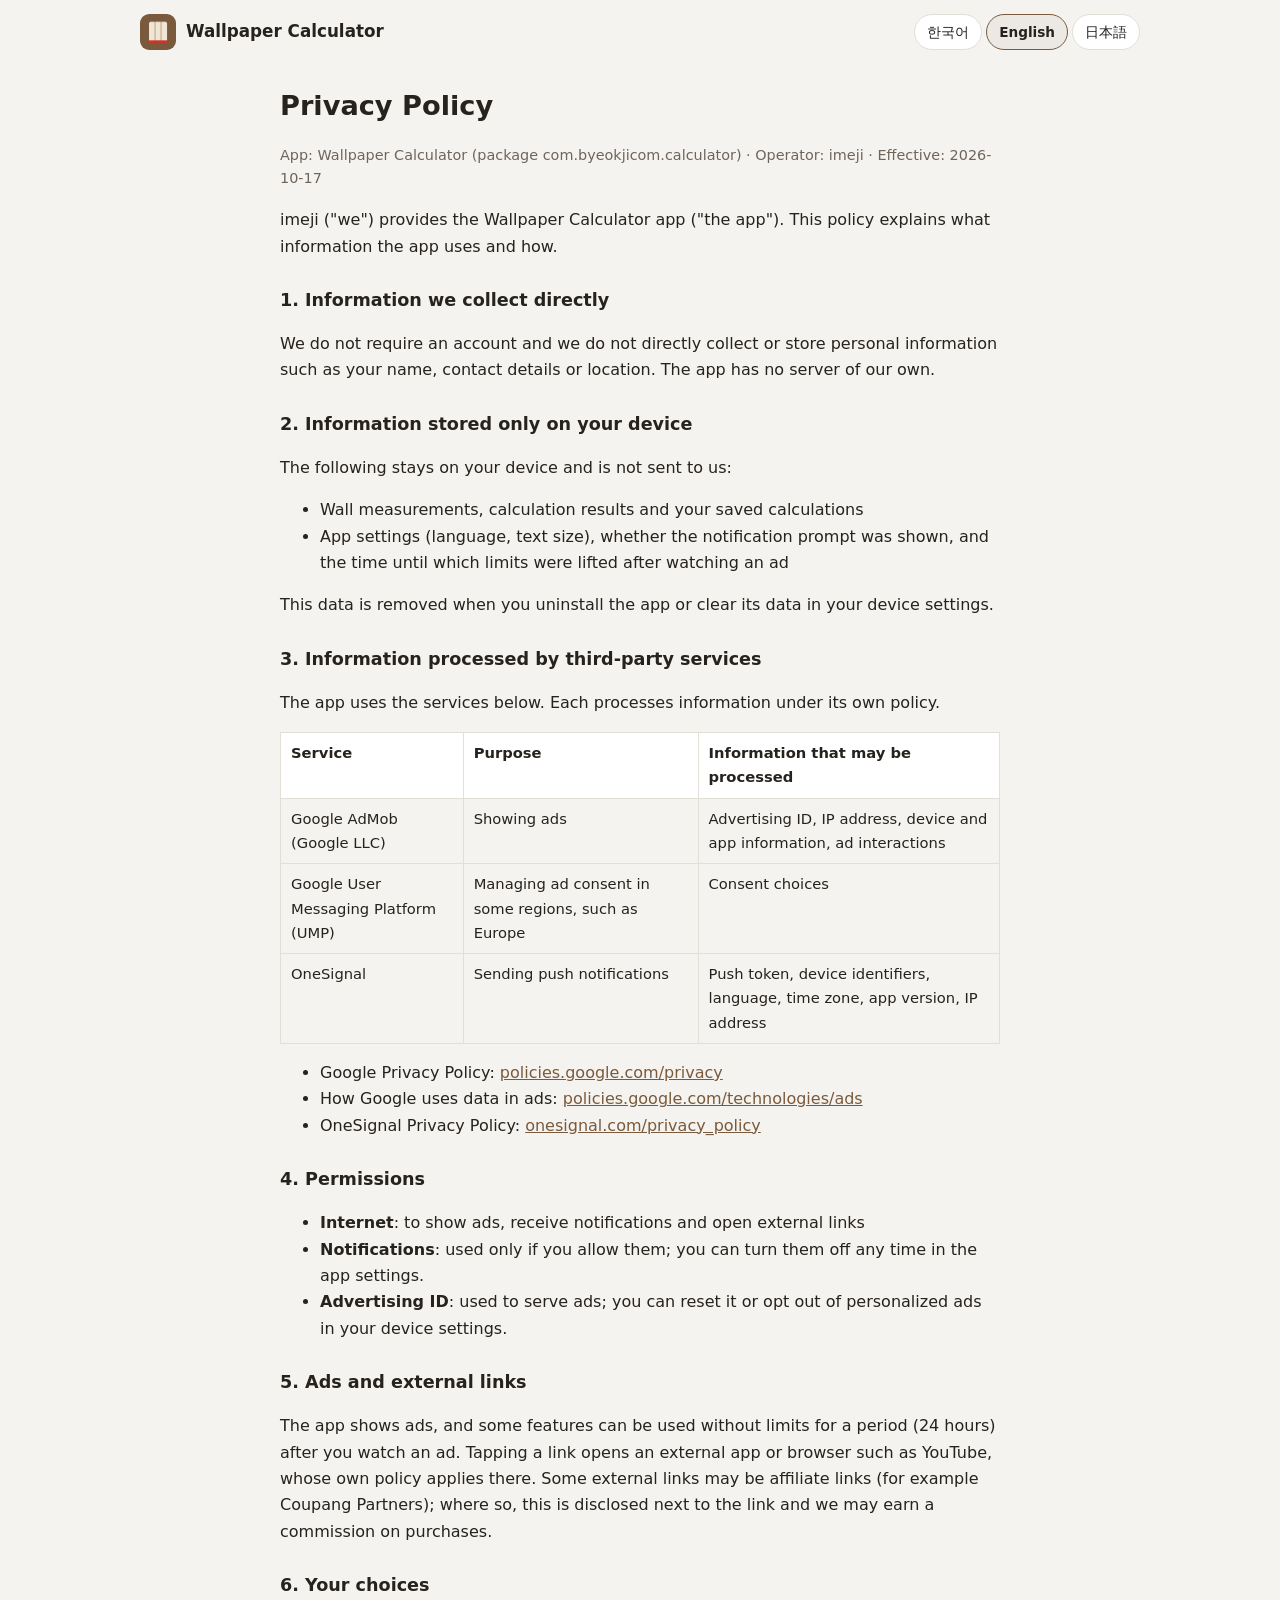
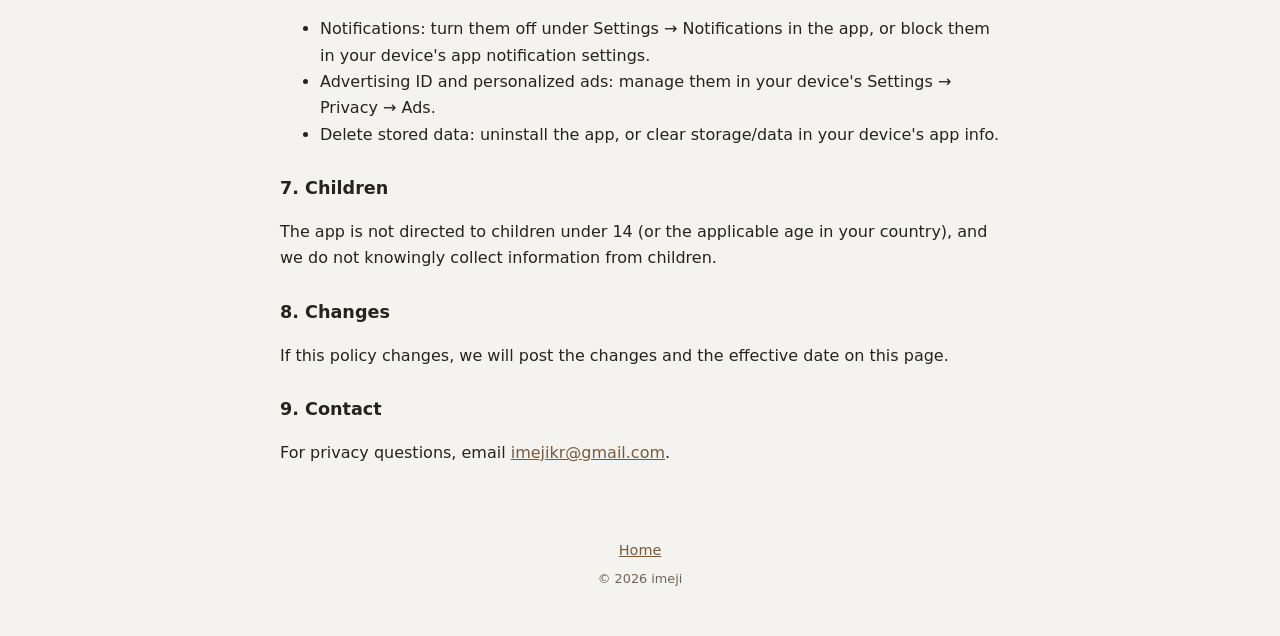
==== privacy.html @ 2a437be0 "벽지계산기 소개 홈페이지와 개인정보처리방침 (ko/en/ja) Co-Authored-By: Claude Sonnet 5.5 <noreply@anthropic.com>" ====
<!DOCTYPE html>
<html lang="ko">
<head>
<meta charset="utf-8">
<meta name="viewport" content="width=device-width, initial-scale=1">
<title>개인정보처리방침 · Privacy Policy · プライバシーポリシー — 벽지계산기</title>
<meta name="robots" content="index,follow">
<link rel="icon" href="assets/icon-192.png">
<link rel="stylesheet" href="assets/site.css">
</head>
<body>
<header class="top">
  <a class="brand" href="./"><img src="assets/icon-192.png" alt="" width="36" height="36">
    <span data-l="ko">벽지계산기</span><span data-l="en">Wallpaper Calculator</span><span data-l="ja">壁紙計算機</span></a>
  <nav class="lang" aria-label="Language">
    <button data-set="ko">한국어</button><button data-set="en">English</button><button data-set="ja">日本語</button>
  </nav>
</header>

<main class="doc">

<!-- ======================= 한국어 ======================= -->
<div data-l="ko">
  <h1>개인정보처리방침</h1>
  <p class="meta">앱 이름: 벽지계산기 (패키지 com.byeokjicom.calculator) · 운영자: imeji · 시행일: 2026-10-17</p>
  <p>imeji(이하 "운영자")는 벽지계산기 앱(이하 "앱")을 제공하며, 이용자의 개인정보를 소중하게 다룹니다. 이 방침은 앱에서 어떤 정보가 어떻게 쓰이는지 설명합니다.</p>

  <h2>1. 운영자가 직접 수집하는 정보</h2>
  <p>운영자는 회원가입을 받지 않으며, 이름·연락처·위치 같은 개인정보를 직접 수집하거나 서버에 보관하지 않습니다. 앱을 운영하기 위한 별도의 자체 서버도 없습니다.</p>

  <h2>2. 기기 안에만 저장되는 정보</h2>
  <p>다음 정보는 이용자의 기기 안에만 저장되며 운영자에게 전송되지 않습니다.</p>
  <ul>
    <li>입력한 벽면 치수와 계산 결과, 저장한 계산 목록</li>
    <li>앱 설정(언어, 글자 크기), 알림 안내 여부, 광고 시청으로 이용 제한이 풀린 시각</li>
  </ul>
  <p>앱을 삭제하거나 기기의 앱 정보에서 데이터를 지우면 이 정보도 함께 삭제됩니다.</p>

  <h2>3. 외부 서비스가 처리하는 정보</h2>
  <p>앱은 아래 외부 서비스를 이용하며, 각 서비스는 자체 방침에 따라 정보를 처리합니다.</p>
  <table>
    <tr><th>서비스</th><th>목적</th><th>처리될 수 있는 정보</th></tr>
    <tr><td>Google AdMob (Google LLC)</td><td>광고 표시</td><td>광고 ID, IP 주소, 기기·앱 정보, 광고 상호작용 정보</td></tr>
    <tr><td>Google 사용자 동의 플랫폼(UMP)</td><td>유럽 등 일부 지역의 광고 동의 관리</td><td>동의 선택 정보</td></tr>
    <tr><td>OneSignal</td><td>푸시 알림 전송</td><td>푸시 토큰, 기기 식별 정보, 언어·시간대·앱 버전, IP 주소</td></tr>
  </table>
  <ul>
    <li>Google 개인정보처리방침: <a href="https://policies.google.com/privacy" rel="noopener">policies.google.com/privacy</a></li>
    <li>Google 광고 정책 및 맞춤 광고 설정: <a href="https://policies.google.com/technologies/ads" rel="noopener">policies.google.com/technologies/ads</a></li>
    <li>OneSignal 개인정보처리방침: <a href="https://onesignal.com/privacy_policy" rel="noopener">onesignal.com/privacy_policy</a></li>
  </ul>

  <h2>4. 앱 권한</h2>
  <ul>
    <li><b>인터넷</b>: 광고 표시와 알림 수신, 외부 링크 열기</li>
    <li><b>알림</b>: 알림을 받겠다고 허용한 경우에만 사용하며, 앱 설정에서 언제든 끌 수 있습니다.</li>
    <li><b>광고 ID</b>: 광고 제공을 위해 사용하며, 기기 설정에서 재설정하거나 맞춤 광고를 끌 수 있습니다.</li>
  </ul>

  <h2>5. 광고와 외부 링크</h2>
  <p>앱에는 광고가 표시되며, 일부 기능은 광고를 시청한 뒤 일정 시간(24시간) 동안 제한 없이 쓸 수 있습니다. 앱 안의 링크를 누르면 유튜브 등 외부 앱이나 브라우저가 열리며, 그곳에서의 정보 처리는 해당 서비스의 방침을 따릅니다. 일부 외부 링크는 제휴 링크(예: 쿠팡 파트너스)일 수 있고, 이 경우 링크 근처에 그 사실을 표시하며 운영자가 구매에 따른 수수료를 받을 수 있습니다.</p>

  <h2>6. 이용자의 선택</h2>
  <ul>
    <li>알림: 앱의 설정 → 알림 받기에서 끄거나, 기기의 앱 알림 설정에서 차단할 수 있습니다.</li>
    <li>광고 ID와 맞춤 광고: 기기의 설정 → 개인정보 보호 → 광고에서 관리할 수 있습니다.</li>
    <li>저장된 데이터 삭제: 앱 삭제 또는 기기의 앱 정보에서 저장공간·데이터 삭제</li>
  </ul>

  <h2>7. 아동</h2>
  <p>이 앱은 만 14세 미만(그 밖에 해당 국가에서 정한 연령 미만)의 아동을 대상으로 하지 않으며, 아동의 정보를 알면서 수집하지 않습니다.</p>

  <h2>8. 방침의 변경</h2>
  <p>방침이 바뀌면 이 페이지에 변경 내용과 시행일을 알립니다.</p>

  <h2>9. 문의</h2>
  <p>개인정보 관련 문의는 <a href="mailto:imejikr@gmail.com">imejikr@gmail.com</a>으로 보내 주세요.</p>
</div>

<!-- ======================= English ======================= -->
<div data-l="en">
  <h1>Privacy Policy</h1>
  <p class="meta">App: Wallpaper Calculator (package com.byeokjicom.calculator) · Operator: imeji · Effective: 2026-10-17</p>
  <p>imeji ("we") provides the Wallpaper Calculator app ("the app"). This policy explains what information the app uses and how.</p>

  <h2>1. Information we collect directly</h2>
  <p>We do not require an account and we do not directly collect or store personal information such as your name, contact details or location. The app has no server of our own.</p>

  <h2>2. Information stored only on your device</h2>
  <p>The following stays on your device and is not sent to us:</p>
  <ul>
    <li>Wall measurements, calculation results and your saved calculations</li>
    <li>App settings (language, text size), whether the notification prompt was shown, and the time until which limits were lifted after watching an ad</li>
  </ul>
  <p>This data is removed when you uninstall the app or clear its data in your device settings.</p>

  <h2>3. Information processed by third-party services</h2>
  <p>The app uses the services below. Each processes information under its own policy.</p>
  <table>
    <tr><th>Service</th><th>Purpose</th><th>Information that may be processed</th></tr>
    <tr><td>Google AdMob (Google LLC)</td><td>Showing ads</td><td>Advertising ID, IP address, device and app information, ad interactions</td></tr>
    <tr><td>Google User Messaging Platform (UMP)</td><td>Managing ad consent in some regions, such as Europe</td><td>Consent choices</td></tr>
    <tr><td>OneSignal</td><td>Sending push notifications</td><td>Push token, device identifiers, language, time zone, app version, IP address</td></tr>
  </table>
  <ul>
    <li>Google Privacy Policy: <a href="https://policies.google.com/privacy" rel="noopener">policies.google.com/privacy</a></li>
    <li>How Google uses data in ads: <a href="https://policies.google.com/technologies/ads" rel="noopener">policies.google.com/technologies/ads</a></li>
    <li>OneSignal Privacy Policy: <a href="https://onesignal.com/privacy_policy" rel="noopener">onesignal.com/privacy_policy</a></li>
  </ul>

  <h2>4. Permissions</h2>
  <ul>
    <li><b>Internet</b>: to show ads, receive notifications and open external links</li>
    <li><b>Notifications</b>: used only if you allow them; you can turn them off any time in the app settings.</li>
    <li><b>Advertising ID</b>: used to serve ads; you can reset it or opt out of personalized ads in your device settings.</li>
  </ul>

  <h2>5. Ads and external links</h2>
  <p>The app shows ads, and some features can be used without limits for a period (24 hours) after you watch an ad. Tapping a link opens an external app or browser such as YouTube, whose own policy applies there. Some external links may be affiliate links (for example Coupang Partners); where so, this is disclosed next to the link and we may earn a commission on purchases.</p>

  <h2>6. Your choices</h2>
  <ul>
    <li>Notifications: turn them off under Settings → Notifications in the app, or block them in your device's app notification settings.</li>
    <li>Advertising ID and personalized ads: manage them in your device's Settings → Privacy → Ads.</li>
    <li>Delete stored data: uninstall the app, or clear storage/data in your device's app info.</li>
  </ul>

  <h2>7. Children</h2>
  <p>The app is not directed to children under 14 (or the applicable age in your country), and we do not knowingly collect information from children.</p>

  <h2>8. Changes</h2>
  <p>If this policy changes, we will post the changes and the effective date on this page.</p>

  <h2>9. Contact</h2>
  <p>For privacy questions, email <a href="mailto:imejikr@gmail.com">imejikr@gmail.com</a>.</p>
</div>

<!-- ======================= 日本語 ======================= -->
<div data-l="ja">
  <h1>プライバシーポリシー</h1>
  <p class="meta">アプリ名:壁紙計算機(パッケージ com.byeokjicom.calculator) · 運営者:imeji · 施行日:2026-10-17</p>
  <p>imeji(以下「運営者」)は、壁紙計算機アプリ(以下「本アプリ」)を提供しています。本ポリシーは、本アプリがどのような情報をどのように利用するかを説明します。</p>

  <h2>1. 運営者が直接収集する情報</h2>
  <p>運営者はアカウント登録を求めず、氏名・連絡先・位置情報などの個人情報を直接収集したり保管したりしません。本アプリには運営者独自のサーバーはありません。</p>

  <h2>2. 端末内にのみ保存される情報</h2>
  <p>次の情報はお使いの端末内にのみ保存され、運営者には送信されません。</p>
  <ul>
    <li>入力した壁の寸法、計算結果、保存した計算の一覧</li>
    <li>アプリの設定(言語・文字サイズ)、通知の案内を表示したか、広告視聴により制限が解除された時刻</li>
  </ul>
  <p>アプリを削除するか、端末のアプリ情報からデータを消去すると、これらの情報も削除されます。</p>

  <h2>3. 外部サービスが処理する情報</h2>
  <p>本アプリは以下の外部サービスを利用します。各サービスは、それぞれのポリシーに従って情報を処理します。</p>
  <table>
    <tr><th>サービス</th><th>目的</th><th>処理される可能性のある情報</th></tr>
    <tr><td>Google AdMob(Google LLC)</td><td>広告の表示</td><td>広告ID、IPアドレス、端末・アプリの情報、広告の操作情報</td></tr>
    <tr><td>Google User Messaging Platform(UMP)</td><td>欧州など一部地域での広告に関する同意の管理</td><td>同意の選択内容</td></tr>
    <tr><td>OneSignal</td><td>プッシュ通知の送信</td><td>プッシュトークン、端末識別情報、言語・タイムゾーン・アプリのバージョン、IPアドレス</td></tr>
  </table>
  <ul>
    <li>Google プライバシーポリシー:<a href="https://policies.google.com/privacy" rel="noopener">policies.google.com/privacy</a></li>
    <li>広告におけるデータの利用:<a href="https://policies.google.com/technologies/ads" rel="noopener">policies.google.com/technologies/ads</a></li>
    <li>OneSignal プライバシーポリシー:<a href="https://onesignal.com/privacy_policy" rel="noopener">onesignal.com/privacy_policy</a></li>
  </ul>

  <h2>4. アプリの権限</h2>
  <ul>
    <li><b>インターネット</b>:広告の表示、通知の受信、外部リンクを開くため</li>
    <li><b>通知</b>:許可した場合にのみ使用します。アプリの設定からいつでもオフにできます。</li>
    <li><b>広告ID</b>:広告配信のために使用します。端末の設定でリセットしたり、パーソナライズ広告をオフにしたりできます。</li>
  </ul>

  <h2>5. 広告と外部リンク</h2>
  <p>本アプリには広告が表示され、一部の機能は広告を視聴すると一定時間(24時間)制限なく利用できます。リンクをタップすると YouTube などの外部アプリやブラウザが開き、そこでの情報の扱いは各サービスのポリシーに従います。一部の外部リンクはアフィリエイトリンク(例:Coupang Partners)の場合があり、その場合はリンクの近くに明示し、運営者が購入に応じた手数料を受け取ることがあります。</p>

  <h2>6. ユーザーの選択</h2>
  <ul>
    <li>通知:アプリの「設定」→「通知を受け取る」でオフにするか、端末のアプリ通知設定でブロックできます。</li>
    <li>広告IDとパーソナライズ広告:端末の「設定」→「プライバシー」→「広告」で管理できます。</li>
    <li>保存データの削除:アプリの削除、または端末のアプリ情報からストレージ/データを消去</li>
  </ul>

  <h2>7. お子様</h2>
  <p>本アプリは14歳未満(またはお住まいの国で定められた年齢未満)のお子様を対象としておらず、お子様の情報を意図的に収集しません。</p>

  <h2>8. ポリシーの変更</h2>
  <p>本ポリシーを変更する場合は、このページに変更内容と施行日を掲載します。</p>

  <h2>9. お問い合わせ</h2>
  <p>プライバシーに関するお問い合わせは <a href="mailto:imejikr@gmail.com">imejikr@gmail.com</a> までご連絡ください。</p>
</div>

</main>

<footer>
  <p><a href="./"><span data-l="ko">홈으로</span><span data-l="en">Home</span><span data-l="ja">ホームへ</span></a></p>
  <p class="copy">© 2026 imeji</p>
</footer>
<script src="assets/site.js"></script>
</body>
</html>
---- assets/site.css ----
:root{
  --bg:#f5f3ef; --card:#fff; --ink:#26221e; --sub:#6e655c; --line:#e3ded6;
  --brand:#7a5a3c; --brand-ink:#fff; --accent:#c0392b;
}
@media (prefers-color-scheme:dark){
  :root{--bg:#171513; --card:#221f1c; --ink:#f2ede6; --sub:#b3a99d; --line:#3a352f; --brand:#c9a27a; --brand-ink:#1a1612; --accent:#ff8a7a}
}
*{box-sizing:border-box}
html{-webkit-text-size-adjust:100%}
body{margin:0;background:var(--bg);color:var(--ink);font:16px/1.65 system-ui,-apple-system,'Segoe UI','Noto Sans KR','Noto Sans JP',sans-serif}
a{color:var(--brand)}
img{max-width:100%;height:auto}

/* 언어 전환: 선택한 언어의 문구만 보인다 */
[data-l]{display:none}
html[lang="ko"] [data-l="ko"],html[lang="en"] [data-l="en"],html[lang="ja"] [data-l="ja"]{display:revert}
html[lang="ko"] img[data-l="ko"],html[lang="en"] img[data-l="en"],html[lang="ja"] img[data-l="ja"]{display:block}

.top{display:flex;align-items:center;justify-content:space-between;gap:12px;max-width:1040px;margin:0 auto;padding:14px 20px}
.brand{display:flex;align-items:center;gap:10px;font-weight:800;font-size:1.05rem;color:var(--ink);text-decoration:none}
.brand img{border-radius:9px}
.lang{display:flex;gap:4px}
.lang button{border:1.5px solid var(--line);background:var(--card);color:var(--ink);font:inherit;font-size:.85rem;padding:6px 12px;border-radius:999px;cursor:pointer}
.lang button.on{border-color:var(--brand);background:color-mix(in srgb,var(--brand) 14%,var(--card));font-weight:700}

main{max-width:1040px;margin:0 auto;padding:0 20px 40px}
.hero{display:grid;grid-template-columns:1.1fr .9fr;gap:36px;align-items:center;padding:28px 0 36px}
.hero h1{font-size:clamp(1.9rem,4.6vw,3rem);line-height:1.25;margin:0 0 16px;letter-spacing:-.02em}
.lead{color:var(--sub);font-size:1.05rem;margin:0 0 22px;max-width:34em}
.cta{display:flex;align-items:center;gap:16px;flex-wrap:wrap}
.play{display:inline-flex;align-items:center;gap:12px;background:var(--brand);color:var(--brand-ink);text-decoration:none;padding:11px 22px;border-radius:14px;box-shadow:0 6px 18px rgba(122,90,60,.28)}
.play span{display:flex;flex-direction:column;line-height:1.15}
.play small{font-size:.7rem;opacity:.85}
.play b{font-size:1.1rem}
.free{color:var(--sub);font-size:.9rem}
.hero-shots{position:relative;display:flex;justify-content:center;gap:14px}
.shot{width:min(46%,270px);border-radius:22px;border:1px solid var(--line);box-shadow:0 14px 40px rgba(0,0,0,.18);background:var(--card)}
.shot.s2{margin-top:44px}

.features{display:grid;grid-template-columns:repeat(4,1fr);gap:14px;margin:6px 0 34px}
.features article{background:var(--card);border:1px solid var(--line);border-radius:16px;padding:18px}
.features h2{font-size:1.02rem;margin:0 0 6px}
.features p{margin:0;color:var(--sub);font-size:.93rem}

.how{background:var(--card);border:1px solid var(--line);border-radius:18px;padding:22px 24px}
.how h2{margin:0 0 10px;font-size:1.2rem}
.how ol{margin:0;padding-left:1.2em;color:var(--sub)}
.how li{margin:6px 0}
.how b{color:var(--ink)}

footer{max-width:1040px;margin:0 auto;padding:10px 20px 40px;text-align:center;color:var(--sub);font-size:.9rem}
footer p{margin:6px 0}
footer .dot{margin:0 8px}
footer .copy{font-size:.8rem}

/* 개인정보처리방침 */
.doc{max-width:760px;margin:0 auto;padding:10px 20px 40px}
.doc h1{font-size:1.7rem;margin:10px 0 4px}
.doc h2{font-size:1.1rem;margin:26px 0 6px}
.doc p,.doc li{color:var(--ink)}
.doc .meta{color:var(--sub);font-size:.9rem}
.doc table{width:100%;border-collapse:collapse;margin:8px 0;font-size:.92rem}
.doc th,.doc td{border:1px solid var(--line);padding:8px 10px;text-align:left;vertical-align:top}
.doc th{background:var(--card)}

@media (max-width:820px){
  .hero{grid-template-columns:1fr;gap:26px}
  .hero-shots{order:-1}
  .features{grid-template-columns:1fr 1fr}
}
@media (max-width:520px){
  .features{grid-template-columns:1fr}
  .shot.s2{margin-top:28px}
  .top{padding:12px 16px}
  main{padding:0 16px 30px}
}
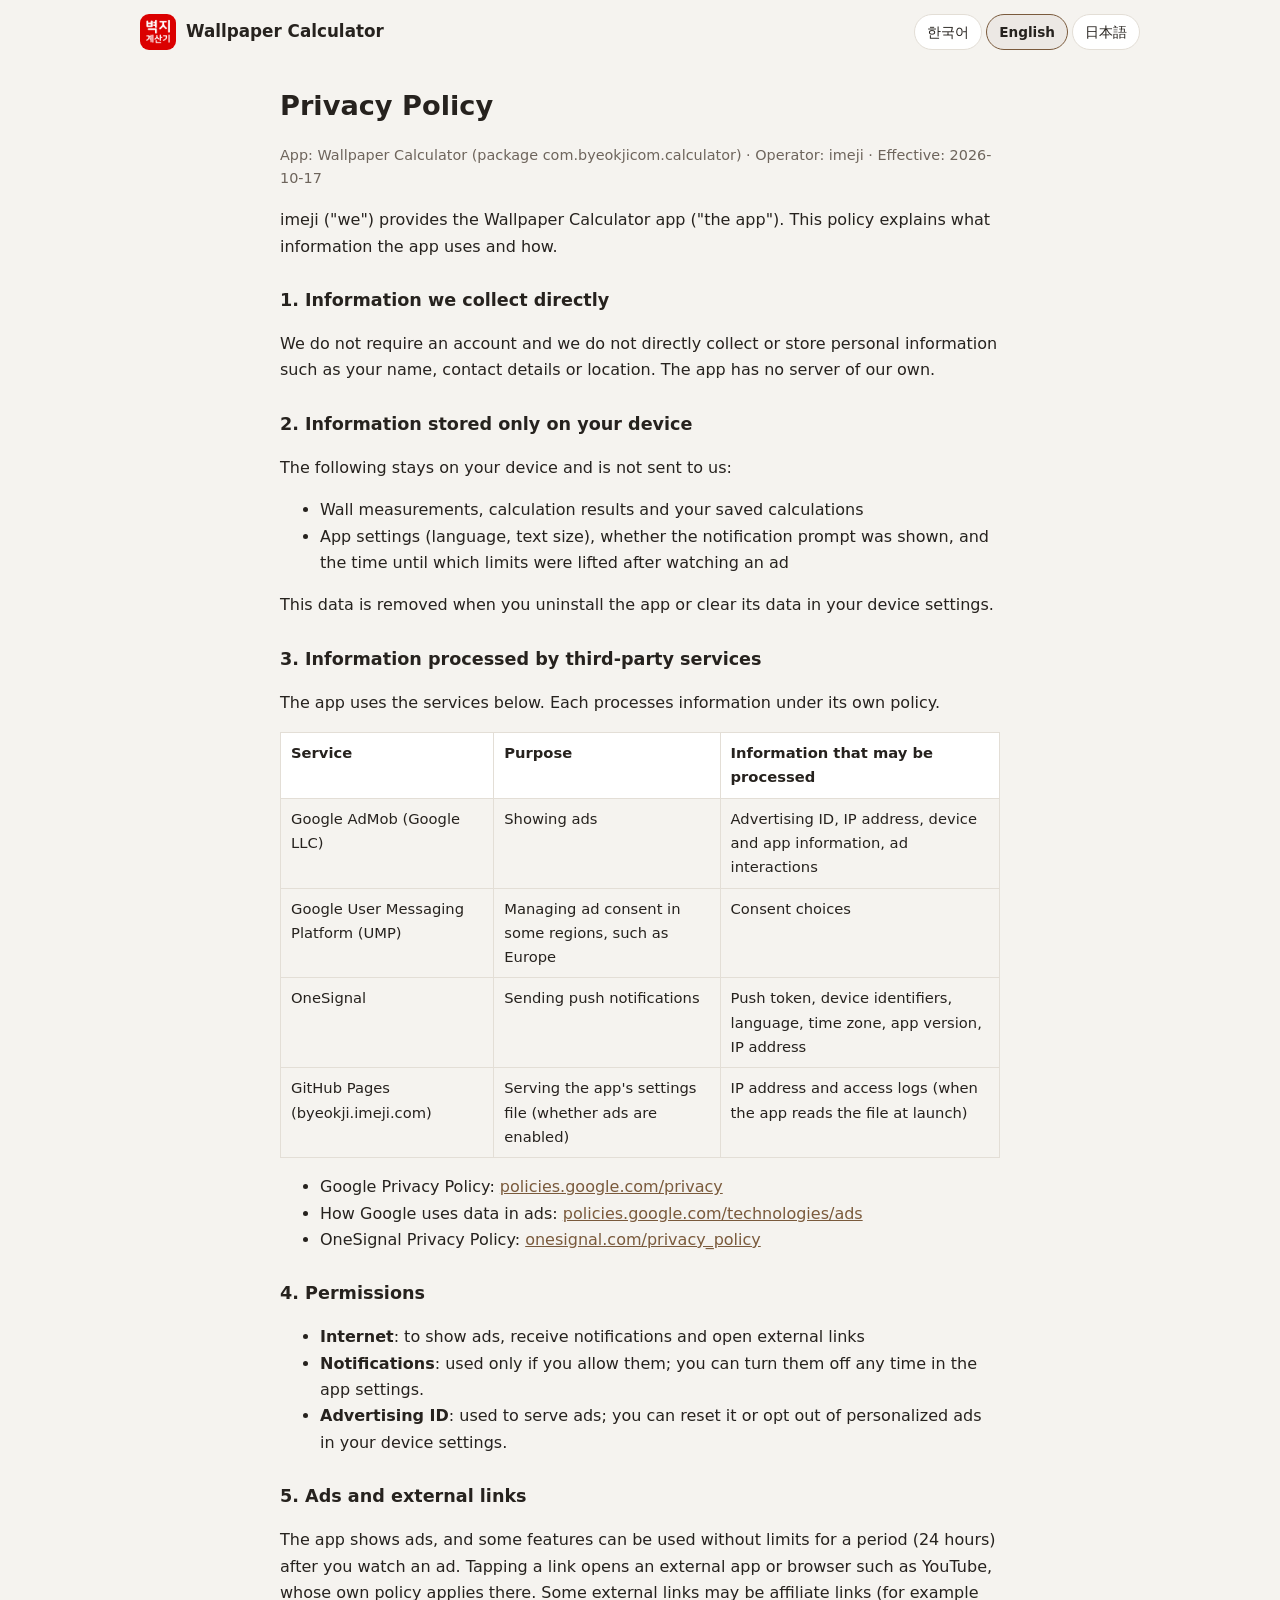
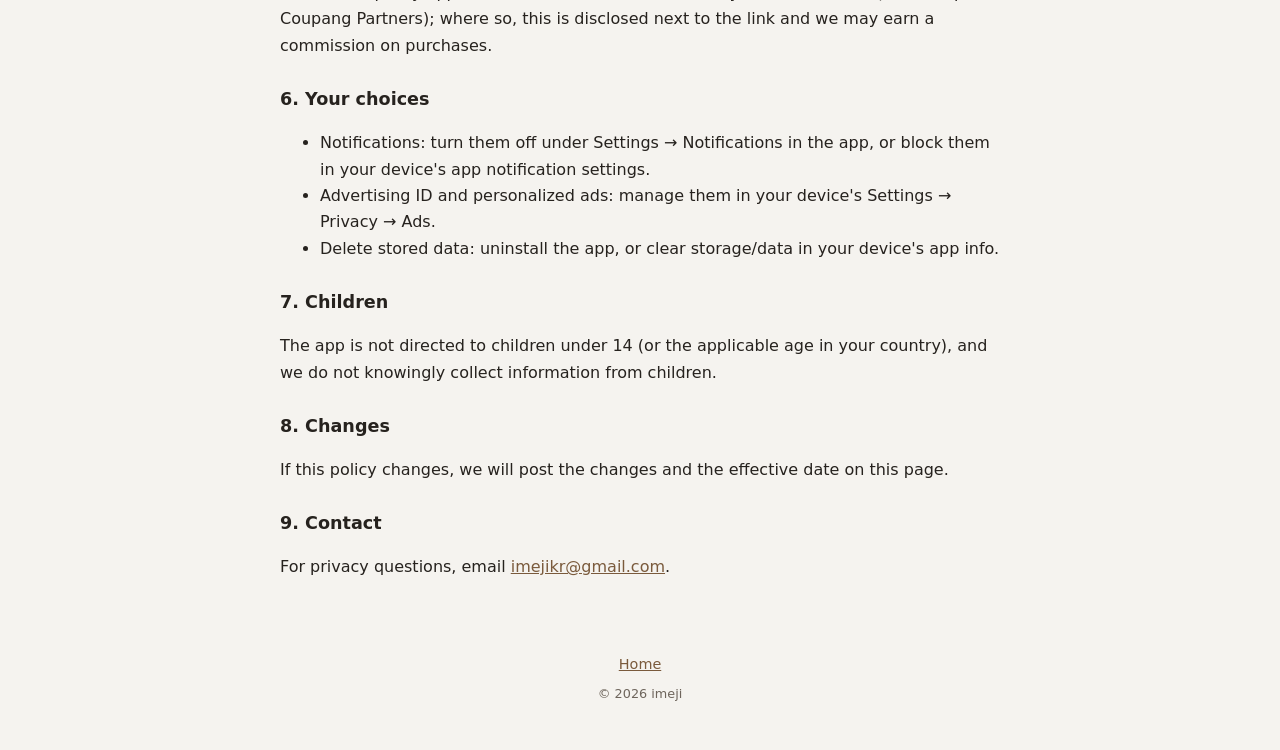
==== commit 187530bc: "광고 원격 스위치용 config.json 추가, 방침에 설정 파일 안내 Co-Authored-By: Claude Sonnet 5.5 <noreply@anthropic.com>" ====
--- a/privacy.html
+++ b/privacy.html
@@ -43,6 +43,7 @@
     <tr><td>Google AdMob (Google LLC)</td><td>광고 표시</td><td>광고 ID, IP 주소, 기기·앱 정보, 광고 상호작용 정보</td></tr>
     <tr><td>Google 사용자 동의 플랫폼(UMP)</td><td>유럽 등 일부 지역의 광고 동의 관리</td><td>동의 선택 정보</td></tr>
     <tr><td>OneSignal</td><td>푸시 알림 전송</td><td>푸시 토큰, 기기 식별 정보, 언어·시간대·앱 버전, IP 주소</td></tr>
+    <tr><td>GitHub Pages (byeokji.imeji.com)</td><td>앱 설정 파일(광고 사용 여부) 제공</td><td>IP 주소, 접속 기록(앱을 켤 때 설정 파일을 읽을 때)</td></tr>
   </table>
   <ul>
     <li>Google 개인정보처리방침: <a href="https://policies.google.com/privacy" rel="noopener">policies.google.com/privacy</a></li>
@@ -101,6 +102,7 @@
     <tr><td>Google AdMob (Google LLC)</td><td>Showing ads</td><td>Advertising ID, IP address, device and app information, ad interactions</td></tr>
     <tr><td>Google User Messaging Platform (UMP)</td><td>Managing ad consent in some regions, such as Europe</td><td>Consent choices</td></tr>
     <tr><td>OneSignal</td><td>Sending push notifications</td><td>Push token, device identifiers, language, time zone, app version, IP address</td></tr>
+    <tr><td>GitHub Pages (byeokji.imeji.com)</td><td>Serving the app's settings file (whether ads are enabled)</td><td>IP address and access logs (when the app reads the file at launch)</td></tr>
   </table>
   <ul>
     <li>Google Privacy Policy: <a href="https://policies.google.com/privacy" rel="noopener">policies.google.com/privacy</a></li>
@@ -159,6 +161,7 @@
     <tr><td>Google AdMob(Google LLC)</td><td>広告の表示</td><td>広告ID、IPアドレス、端末・アプリの情報、広告の操作情報</td></tr>
     <tr><td>Google User Messaging Platform(UMP)</td><td>欧州など一部地域での広告に関する同意の管理</td><td>同意の選択内容</td></tr>
     <tr><td>OneSignal</td><td>プッシュ通知の送信</td><td>プッシュトークン、端末識別情報、言語・タイムゾーン・アプリのバージョン、IPアドレス</td></tr>
+    <tr><td>GitHub Pages (byeokji.imeji.com)</td><td>アプリの設定ファイル(広告の利用可否)の提供</td><td>IPアドレス、アクセス記録(起動時に設定ファイルを読み込むとき)</td></tr>
   </table>
   <ul>
     <li>Google プライバシーポリシー:<a href="https://policies.google.com/privacy" rel="noopener">policies.google.com/privacy</a></li>
--- a/assets/site.css
+++ b/assets/site.css
@@ -74,3 +74,6 @@
   .top{padding:12px 16px}
   main{padding:0 16px 30px}
 }
+
+/* iOS 준비 중 배지: 누를 수 없는 상태 */
+.play.ios{background:transparent;color:var(--sub);border:1.5px dashed var(--line);box-shadow:none;cursor:default;user-select:none}
